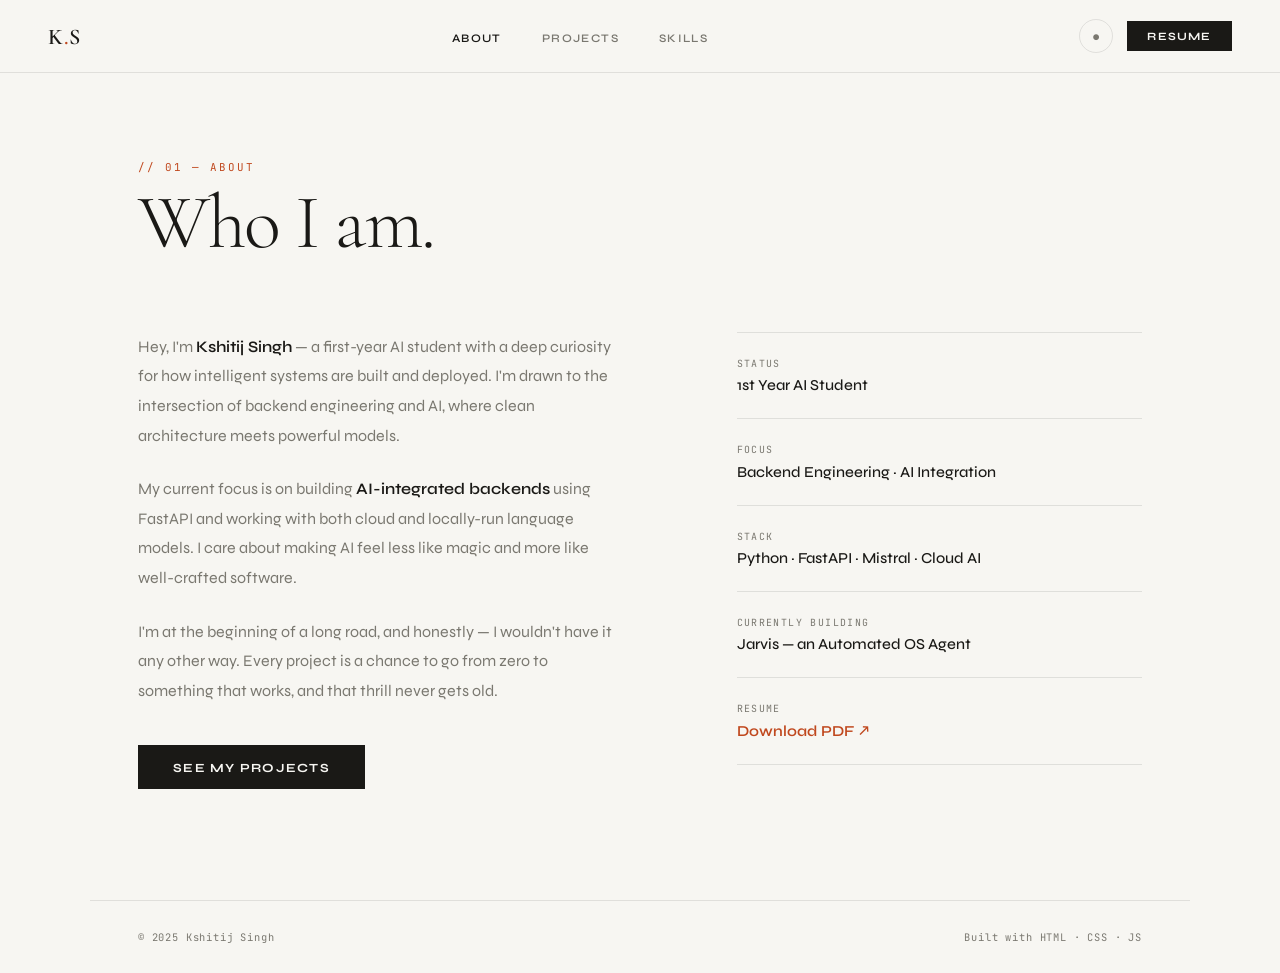
==== about.html @ 3e8dc013 "Add files via upload" ====
<!DOCTYPE html>
<html lang="en" data-theme="light">
<head>
  <meta charset="UTF-8" />
  <meta name="viewport" content="width=device-width, initial-scale=1.0" />
  <title>About — Kshitij Singh</title>
  <link rel="stylesheet" href="style.css" />
</head>
<body>

  <nav>
    <a href="index.html" class="nav-logo">K<span>.</span>S</a>
    <ul class="nav-links">
      <li><a href="about.html">About</a></li>
      <li><a href="projects.html">Projects</a></li>
      <li><a href="skills.html">Skills</a></li>
    </ul>
    <div class="nav-actions">
      <button class="theme-toggle" aria-label="Toggle theme">●</button>
      <a href="#" class="resume-btn">Resume</a>
    </div>
  </nav>

  <main>
    <div class="page page-wrapper">
      <div class="section-heading reveal">
        <p class="section-label">// 01 — About</p>
        <h2 class="section-title">Who I am.</h2>
      </div>

      <div class="about-grid">
        <div class="about-text">
          <p class="reveal" style="transition-delay:0.1s">
            Hey, I'm <strong>Kshitij Singh</strong> — a first-year AI student with a deep curiosity
            for how intelligent systems are built and deployed. I'm drawn to the intersection of
            backend engineering and AI, where clean architecture meets powerful models.
          </p>
          <p class="reveal" style="transition-delay:0.2s">
            My current focus is on building <strong>AI-integrated backends</strong> using FastAPI
            and working with both cloud and locally-run language models. I care about making AI
            feel less like magic and more like well-crafted software.
          </p>
          <p class="reveal" style="transition-delay:0.3s">
            I'm at the beginning of a long road, and honestly — I wouldn't have it any other way.
            Every project is a chance to go from zero to something that works, and that thrill
            never gets old.
          </p>
          <div class="reveal" style="transition-delay:0.4s; margin-top:2.5rem;">
            <a href="projects.html" class="btn-primary">See My Projects</a>
          </div>
        </div>

        <div class="about-meta reveal" style="transition-delay:0.2s">
          <div class="meta-item">
            <p class="meta-label">Status</p>
            <p class="meta-value">1st Year AI Student</p>
          </div>
          <div class="meta-item">
            <p class="meta-label">Focus</p>
            <p class="meta-value">Backend Engineering · AI Integration</p>
          </div>
          <div class="meta-item">
            <p class="meta-label">Stack</p>
            <p class="meta-value">Python · FastAPI · Mistral · Cloud AI</p>
          </div>
          <div class="meta-item">
            <p class="meta-label">Currently Building</p>
            <p class="meta-value">Jarvis — an Automated OS Agent</p>
          </div>
          <div class="meta-item">
            <p class="meta-label">Resume</p>
            <p class="meta-value">
              <a href="#" class="resume-link" style="color:var(--accent); text-decoration:none; font-weight:600;">
                Download PDF ↗
              </a>
            </p>
          </div>
        </div>
      </div>
    </div>
  </main>

  <footer>
    <div class="site-footer">
      <span class="footer-text">© 2025 Kshitij Singh</span>
      <span class="footer-text">Built with HTML · CSS · JS</span>
    </div>
  </footer>

  <script src="script.js"></script>
</body>
</html>
---- style.css ----
@import url('https://fonts.googleapis.com/css2?family=Cormorant+Garamond:ital,wght@0,300;0,400;0,600;1,300;1,400&family=Syne:wght@400;500;600;700&family=JetBrains+Mono:wght@400;500&display=swap');

:root {
  --bg: #f7f6f2;
  --bg-secondary: #eeebe5;
  --text: #1a1916;
  --text-muted: #7a7870;
  --accent: #c0481e;
  --accent-light: rgba(192, 72, 30, 0.08);
  --border: rgba(26, 25, 22, 0.1);
  --nav-bg: rgba(247, 246, 242, 0.92);
  --card-bg: #eeebe5;
  --transition: 0.3s cubic-bezier(0.4, 0, 0.2, 1);
}

[data-theme="dark"] {
  --bg: #101010;
  --bg-secondary: #181817;
  --text: #e6e4de;
  --text-muted: #857f76;
  --accent: #d45a28;
  --accent-light: rgba(212, 90, 40, 0.1);
  --border: rgba(230, 228, 222, 0.09);
  --nav-bg: rgba(16, 16, 16, 0.93);
  --card-bg: #181817;
}

*, *::before, *::after { margin: 0; padding: 0; box-sizing: border-box; }
html { scroll-behavior: smooth; }

body {
  background-color: var(--bg);
  color: var(--text);
  font-family: 'Syne', sans-serif;
  transition: background-color var(--transition), color var(--transition);
  min-height: 100vh;
  -webkit-font-smoothing: antialiased;
}

/* ── NAV ── */
nav {
  position: fixed; top: 0; left: 0; right: 0; z-index: 100;
  display: flex; align-items: center; justify-content: space-between;
  padding: 1.2rem 3rem;
  background: var(--nav-bg);
  backdrop-filter: blur(16px);
  border-bottom: 1px solid var(--border);
  transition: background var(--transition), border-color var(--transition);
}
.nav-logo {
  font-family: 'Cormorant Garamond', serif;
  font-size: 1.4rem; font-weight: 600;
  color: var(--text); text-decoration: none;
  letter-spacing: 0.03em;
}
.nav-logo span { color: var(--accent); }
.nav-links { display: flex; align-items: center; gap: 2.5rem; list-style: none; }
.nav-links a {
  font-size: 0.72rem; font-weight: 600; letter-spacing: 0.12em;
  text-transform: uppercase; color: var(--text-muted);
  text-decoration: none; transition: color var(--transition);
}
.nav-links a:hover, .nav-links a.active { color: var(--text); }
.nav-actions { display: flex; align-items: center; gap: 0.85rem; }
.theme-toggle {
  background: none; border: 1px solid var(--border); border-radius: 50%;
  width: 34px; height: 34px; cursor: pointer;
  display: flex; align-items: center; justify-content: center;
  color: var(--text-muted); transition: all var(--transition); font-size: 0.85rem;
}
.theme-toggle:hover { border-color: var(--text); color: var(--text); }
.resume-btn {
  font-family: 'Syne', sans-serif;
  font-size: 0.7rem; font-weight: 700; letter-spacing: 0.1em;
  text-transform: uppercase; color: var(--bg);
  background: var(--text); border: none;
  padding: 0.55rem 1.3rem; cursor: pointer;
  text-decoration: none; display: inline-block;
  transition: background var(--transition);
}
.resume-btn:hover { background: var(--accent); }

/* ── MAIN ── */
main { padding-top: 80px; }
.page {
  min-height: calc(100vh - 80px);
  padding: 5rem 3rem 4rem;
  max-width: 1100px; margin: 0 auto;
}

/* ── PAGE ANIMATIONS ── */
.page-wrapper {
  animation: pageIn 0.55s cubic-bezier(0.4, 0, 0.2, 1) forwards;
}
@keyframes pageIn {
  from { opacity: 0; transform: translateY(18px); }
  to   { opacity: 1; transform: translateY(0); }
}

/* ── HERO ── */
.hero {
  min-height: calc(100vh - 80px);
  display: flex; flex-direction: column; justify-content: center;
  padding: 5rem 3rem; max-width: 1100px; margin: 0 auto;
}
.hero-label {
  font-family: 'JetBrains Mono', monospace;
  font-size: 0.72rem; color: var(--accent);
  letter-spacing: 0.18em; text-transform: uppercase;
  margin-bottom: 1.5rem;
  opacity: 0; animation: fadeUp 0.6s 0.15s forwards;
}
.hero-name {
  font-family: 'Cormorant Garamond', serif;
  font-size: clamp(4rem, 9vw, 9rem);
  font-weight: 300; line-height: 0.93;
  letter-spacing: -0.025em; margin-bottom: 1.75rem;
  opacity: 0; animation: fadeUp 0.7s 0.3s forwards;
}
.hero-name .last { font-style: italic; color: var(--text-muted); }
.hero-tagline {
  font-family: 'Cormorant Garamond', serif;
  font-size: clamp(1.15rem, 2.2vw, 1.6rem);
  font-style: italic; font-weight: 300;
  color: var(--text-muted); margin-bottom: 3.5rem;
  opacity: 0; animation: fadeUp 0.6s 0.5s forwards;
}
.hero-cta {
  display: flex; gap: 1rem; flex-wrap: wrap;
  opacity: 0; animation: fadeUp 0.6s 0.7s forwards;
}
.hero-scroll {
  position: absolute; bottom: 2.5rem;
  font-family: 'JetBrains Mono', monospace;
  font-size: 0.65rem; letter-spacing: 0.14em; text-transform: uppercase;
  color: var(--text-muted); display: flex; align-items: center; gap: 0.6rem;
  opacity: 0; animation: fadeUp 0.6s 1s forwards;
}
.hero-scroll::before {
  content: ''; display: block; width: 30px; height: 1px; background: var(--text-muted);
}

@keyframes fadeUp {
  from { opacity: 0; transform: translateY(20px); }
  to   { opacity: 1; transform: translateY(0); }
}

/* ── BUTTONS ── */
.btn-primary {
  font-family: 'Syne', sans-serif;
  font-size: 0.78rem; font-weight: 700; letter-spacing: 0.1em;
  text-transform: uppercase; color: var(--bg);
  background: var(--text); border: none;
  padding: 0.9rem 2.2rem; cursor: pointer;
  text-decoration: none; display: inline-block;
  transition: background var(--transition);
}
.btn-primary:hover { background: var(--accent); }
.btn-outline {
  font-family: 'Syne', sans-serif;
  font-size: 0.78rem; font-weight: 700; letter-spacing: 0.1em;
  text-transform: uppercase; color: var(--text);
  background: transparent; border: 1px solid var(--border);
  padding: 0.9rem 2.2rem; cursor: pointer;
  text-decoration: none; display: inline-block;
  transition: all var(--transition);
}
.btn-outline:hover { border-color: var(--text); }

/* ── SECTION HEADINGS ── */
.section-heading { margin-bottom: 4.5rem; }
.section-label {
  font-family: 'JetBrains Mono', monospace;
  font-size: 0.68rem; color: var(--accent);
  letter-spacing: 0.18em; text-transform: uppercase;
  margin-bottom: 0.8rem;
}
.section-title {
  font-family: 'Cormorant Garamond', serif;
  font-size: clamp(2.8rem, 6vw, 5rem);
  font-weight: 300; line-height: 0.95; letter-spacing: -0.025em;
}

/* ── ABOUT ── */
.about-grid {
  display: grid; grid-template-columns: 1.2fr 1fr;
  gap: 7rem; align-items: start;
}
.about-text p {
  font-size: 1rem; line-height: 1.85;
  color: var(--text-muted); margin-bottom: 1.5rem;
}
.about-text p strong { color: var(--text); font-weight: 600; }
.about-meta { display: flex; flex-direction: column; }
.meta-item {
  padding: 1.5rem 0;
  border-bottom: 1px solid var(--border);
}
.meta-item:first-child { border-top: 1px solid var(--border); }
.meta-label {
  font-family: 'JetBrains Mono', monospace;
  font-size: 0.62rem; letter-spacing: 0.14em;
  text-transform: uppercase; color: var(--text-muted); margin-bottom: 0.4rem;
}
.meta-value { font-size: 0.95rem; font-weight: 500; color: var(--text); }

/* ── PROJECTS ── */
.projects-list { display: flex; flex-direction: column; }
.project-card {
  display: grid; grid-template-columns: 3.5rem 1fr 2rem;
  gap: 2rem; align-items: center;
  padding: 2.2rem 0;
  border-bottom: 1px solid var(--border);
  text-decoration: none; color: var(--text);
  transition: all var(--transition);
}
.project-card:first-child { border-top: 1px solid var(--border); }
.project-card.placeholder { opacity: 0.4; cursor: default; }
.project-num {
  font-family: 'JetBrains Mono', monospace;
  font-size: 0.72rem; color: var(--text-muted);
  transition: color var(--transition);
}
.project-card:hover:not(.placeholder) .project-num { color: var(--accent); }
.project-name {
  font-family: 'Cormorant Garamond', serif;
  font-size: 1.8rem; font-weight: 400;
  margin-bottom: 0.4rem;
  transition: color var(--transition);
}
.project-desc {
  font-size: 0.85rem; color: var(--text-muted);
  margin-bottom: 0.8rem; line-height: 1.65;
}
.project-tags { display: flex; flex-wrap: wrap; gap: 0.4rem; }
.tag {
  font-family: 'JetBrains Mono', monospace;
  font-size: 0.62rem; color: var(--accent);
  background: var(--accent-light);
  padding: 0.22rem 0.65rem; letter-spacing: 0.05em;
}
.project-arrow {
  font-size: 1.1rem; color: var(--text-muted);
  transition: all var(--transition); justify-self: end;
}
.project-card:hover:not(.placeholder) .project-arrow {
  transform: translate(4px, -4px); color: var(--accent);
}

/* ── SKILLS ── */
.skills-grid {
  display: grid;
  grid-template-columns: repeat(auto-fit, minmax(300px, 1fr));
  gap: 1.5rem;
}
.skill-category {
  padding: 2.2rem;
  background: var(--card-bg);
  border: 1px solid var(--border);
  transition: border-color var(--transition);
}
.skill-category:hover { border-color: var(--accent); }
.skill-cat-name {
  font-family: 'JetBrains Mono', monospace;
  font-size: 0.65rem; letter-spacing: 0.14em;
  text-transform: uppercase; color: var(--accent);
  margin-bottom: 1.5rem;
}
.skill-items { display: flex; flex-direction: column; gap: 1rem; }
.skill-item { display: flex; align-items: center; justify-content: space-between; gap: 1rem; }
.skill-name { font-size: 0.9rem; font-weight: 500; color: var(--text); white-space: nowrap; }
.skill-bar {
  flex: 1; height: 2px; background: var(--border); position: relative; overflow: hidden;
}
.skill-bar-fill {
  position: absolute; top: 0; left: 0;
  height: 100%; background: var(--accent);
  width: 0; transition: width 1.1s cubic-bezier(0.4, 0, 0.2, 1);
}

/* ── FOOTER ── */
.site-footer {
  padding: 1.8rem 3rem;
  border-top: 1px solid var(--border);
  display: flex; align-items: center; justify-content: space-between;
  max-width: 1100px; margin: 0 auto;
}
.footer-text {
  font-family: 'JetBrains Mono', monospace;
  font-size: 0.65rem; letter-spacing: 0.08em; color: var(--text-muted);
}

/* ── SCROLL REVEAL ── */
.reveal {
  opacity: 0; transform: translateY(28px);
  transition: opacity 0.7s cubic-bezier(0.4,0,0.2,1), transform 0.7s cubic-bezier(0.4,0,0.2,1);
}
.reveal.visible { opacity: 1; transform: translateY(0); }

/* ── RESPONSIVE ── */
@media (max-width: 768px) {
  nav { padding: 1rem 1.5rem; }
  .nav-links { display: none; }
  .hero, .page { padding: 3rem 1.5rem; }
  .about-grid { grid-template-columns: 1fr; gap: 3rem; }
  .project-card { grid-template-columns: 2.5rem 1fr; }
  .project-arrow { display: none; }
  .site-footer { padding: 1.5rem; }
}
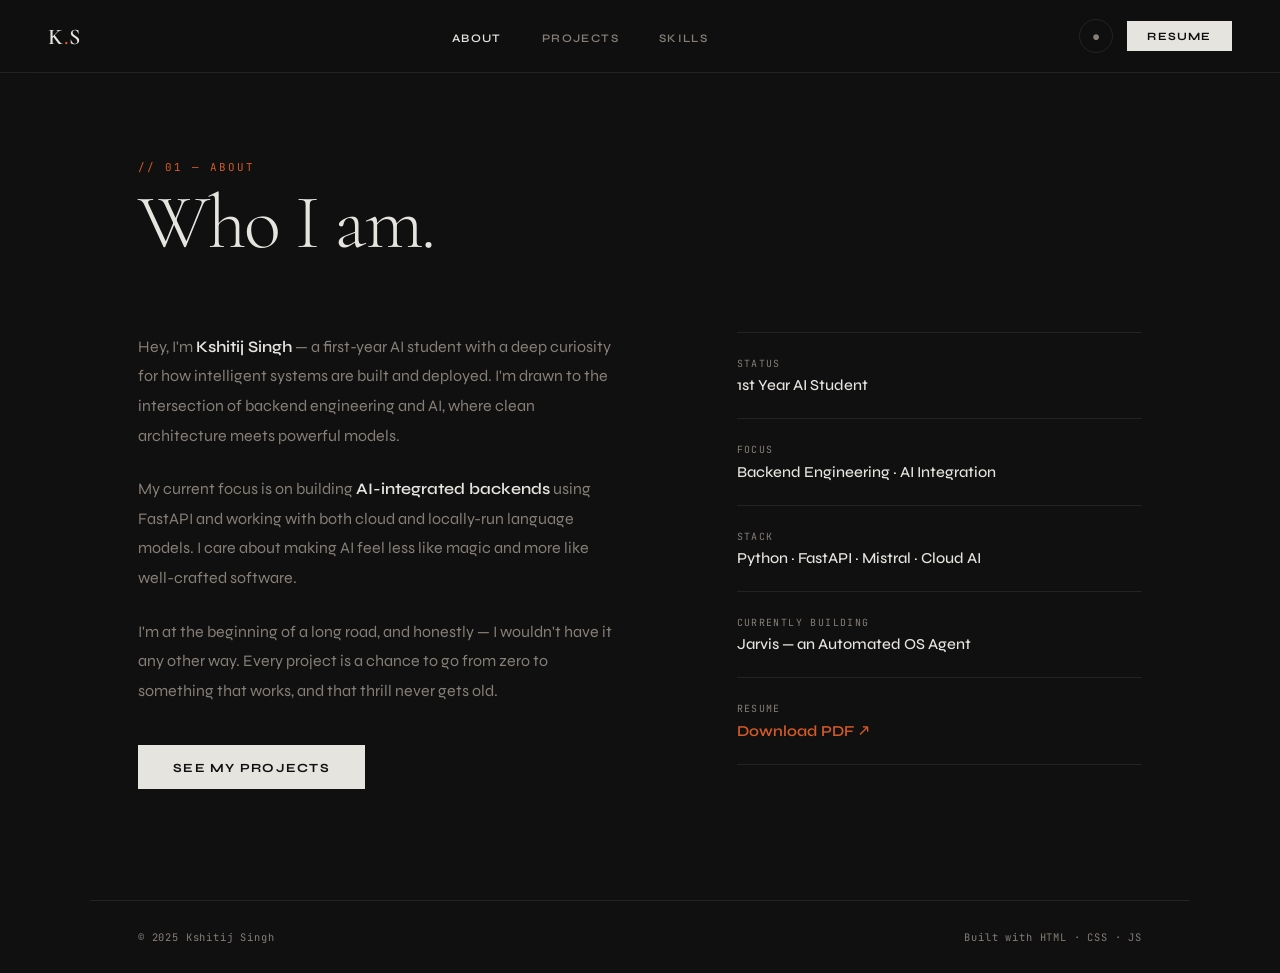
==== commit cd3ae1b0: "Change theme attribute to 'dark' in about.html" ====
--- a/about.html
+++ b/about.html
@@ -1,5 +1,5 @@
 <!DOCTYPE html>
-<html lang="en" data-theme="light">
+<html lang="en" data-theme="dark">
 <head>
   <meta charset="UTF-8" />
   <meta name="viewport" content="width=device-width, initial-scale=1.0" />
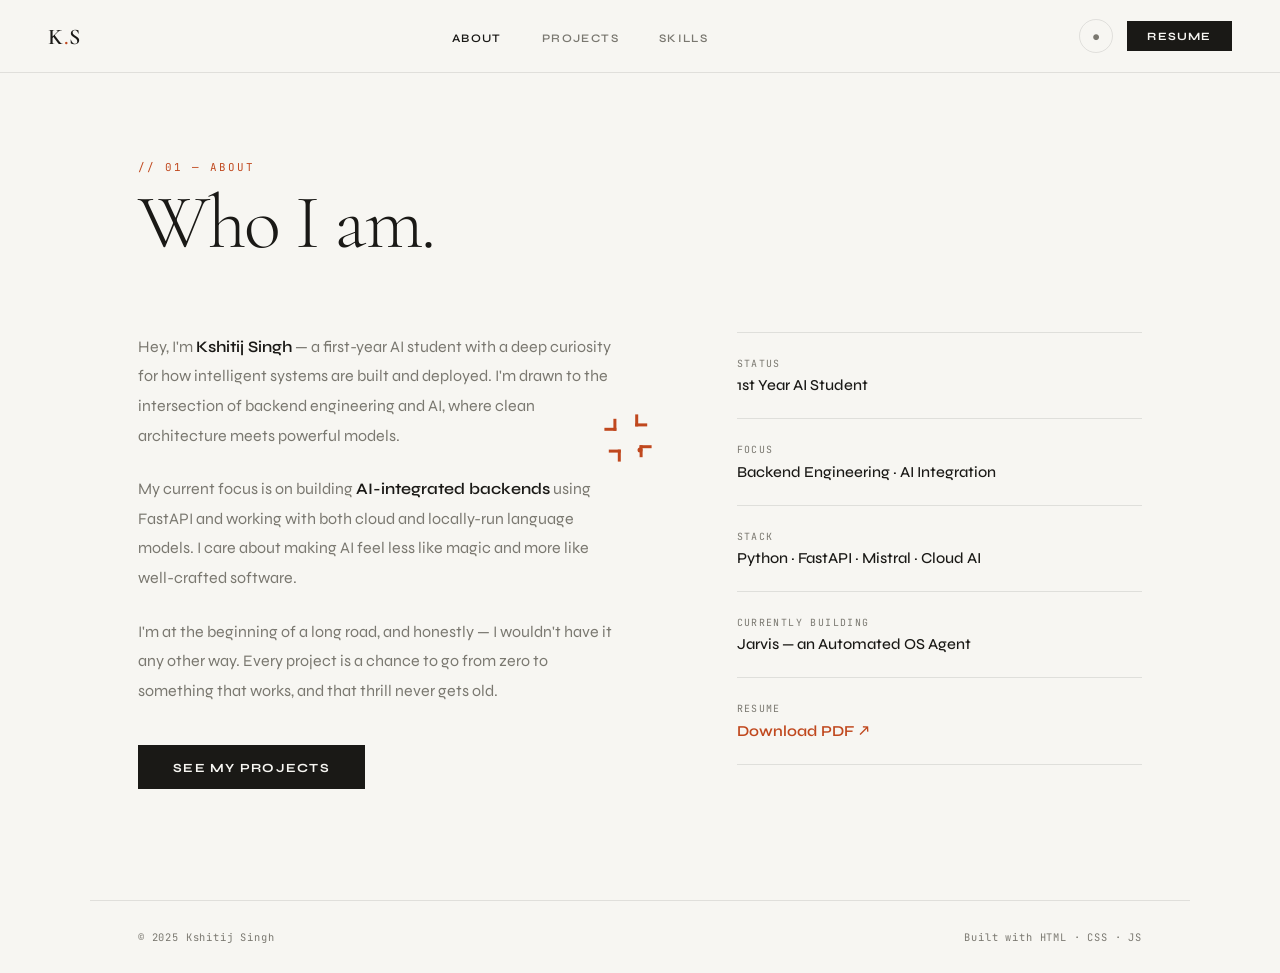
==== commit bde834a5: "Add files via upload" ====
--- a/about.html
+++ b/about.html
@@ -5,19 +5,20 @@
   <meta name="viewport" content="width=device-width, initial-scale=1.0" />
   <title>About — Kshitij Singh</title>
   <link rel="stylesheet" href="style.css" />
+  <script src="https://cdnjs.cloudflare.com/ajax/libs/gsap/3.12.5/gsap.min.js"></script>
 </head>
 <body>
 
   <nav>
-    <a href="index.html" class="nav-logo">K<span>.</span>S</a>
+    <a href="index.html" class="nav-logo cursor-target">K<span>.</span>S</a>
     <ul class="nav-links">
-      <li><a href="about.html">About</a></li>
-      <li><a href="projects.html">Projects</a></li>
-      <li><a href="skills.html">Skills</a></li>
+      <li><a href="about.html" class="cursor-target">About</a></li>
+      <li><a href="projects.html" class="cursor-target">Projects</a></li>
+      <li><a href="skills.html" class="cursor-target">Skills</a></li>
     </ul>
     <div class="nav-actions">
-      <button class="theme-toggle" aria-label="Toggle theme">●</button>
-      <a href="#" class="resume-btn">Resume</a>
+      <button class="theme-toggle cursor-target" aria-label="Toggle theme">●</button>
+      <a href="#" class="resume-btn cursor-target">Resume</a>
     </div>
   </nav>
 
@@ -46,7 +47,7 @@
             never gets old.
           </p>
           <div class="reveal" style="transition-delay:0.4s; margin-top:2.5rem;">
-            <a href="projects.html" class="btn-primary">See My Projects</a>
+            <a href="projects.html" class="btn-primary cursor-target">See My Projects</a>
           </div>
         </div>
 
@@ -70,7 +71,7 @@
           <div class="meta-item">
             <p class="meta-label">Resume</p>
             <p class="meta-value">
-              <a href="#" class="resume-link" style="color:var(--accent); text-decoration:none; font-weight:600;">
+              <a href="#" class="resume-link cursor-target" style="color:var(--accent); text-decoration:none; font-weight:600;">
                 Download PDF ↗
               </a>
             </p>
--- a/style.css
+++ b/style.css
@@ -307,3 +307,41 @@
   .project-arrow { display: none; }
   .site-footer { padding: 1.5rem; }
 }
+
+/* ── TARGET CURSOR ── */
+body { cursor: none; }
+
+.target-cursor-wrapper {
+  position: fixed;
+  top: 0; left: 0;
+  width: 24px; height: 24px;
+  pointer-events: none;
+  z-index: 99999;
+}
+
+.target-cursor-dot {
+  position: absolute;
+  top: 50%; left: 50%;
+  width: 5px; height: 5px;
+  background: var(--accent);
+  border-radius: 50%;
+  transform: translate(-50%, -50%);
+}
+
+.target-cursor-corner {
+  position: absolute;
+  width: 12px; height: 12px;
+  border-color: var(--accent);
+  border-style: solid;
+  border-width: 0;
+}
+
+.corner-tl { border-top-width: 3px; border-left-width: 3px; }
+.corner-tr { border-top-width: 3px; border-right-width: 3px; }
+.corner-br { border-bottom-width: 3px; border-right-width: 3px; }
+.corner-bl { border-bottom-width: 3px; border-left-width: 3px; }
+
+@media (hover: none), (max-width: 768px) {
+  body { cursor: auto; }
+  .target-cursor-wrapper { display: none; }
+}
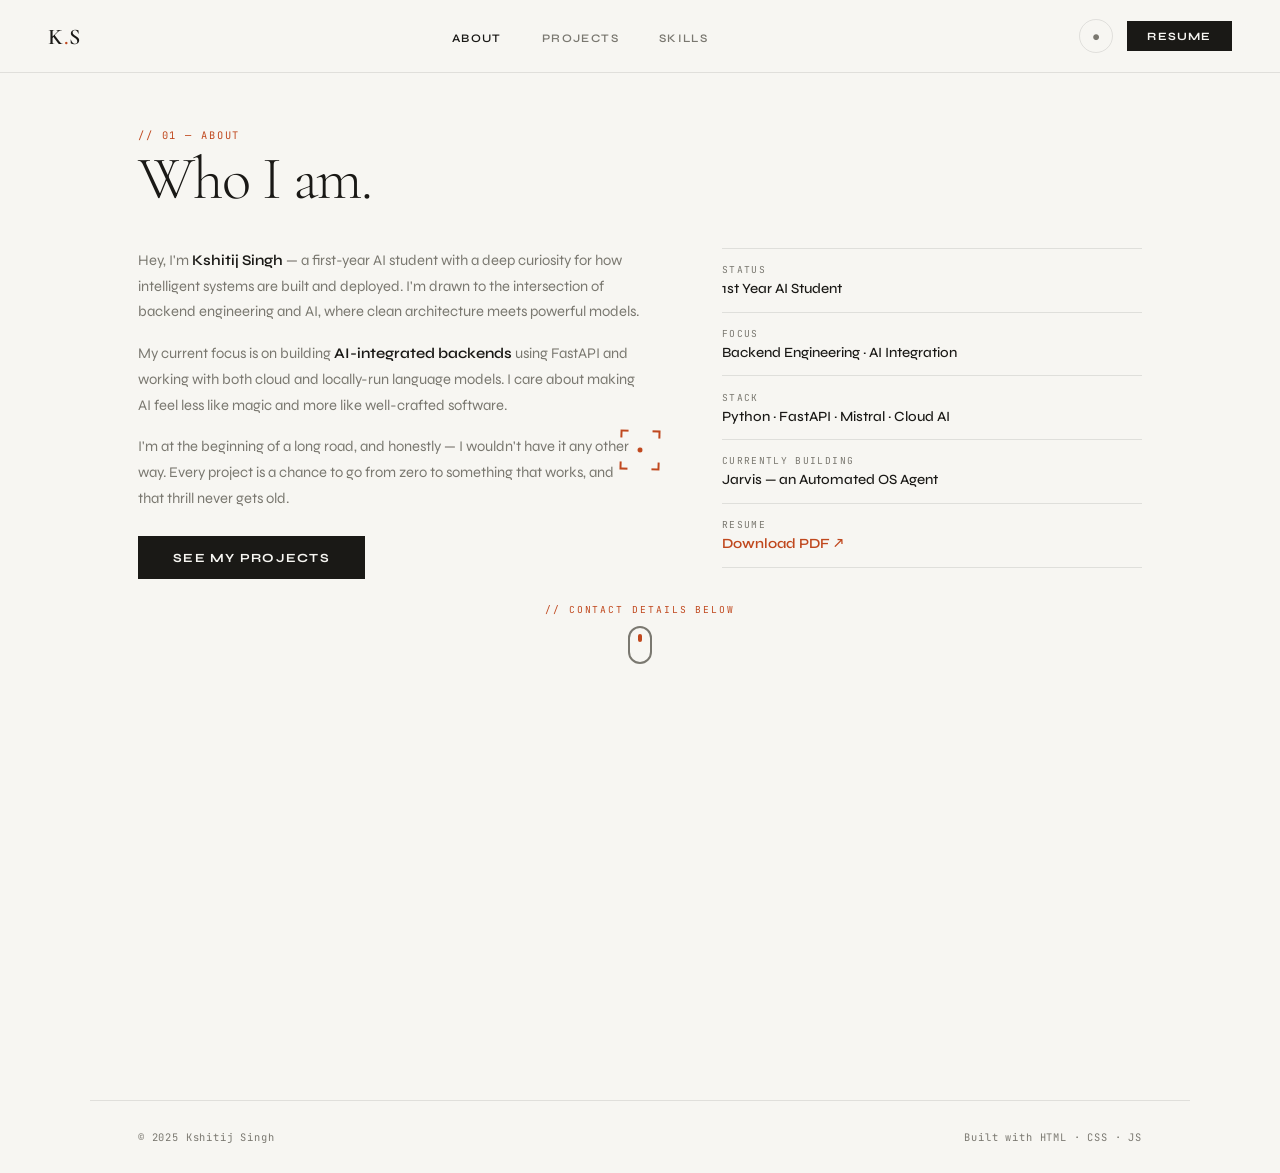
==== commit c430a92b: "Add files via upload" ====
--- a/about.html
+++ b/about.html
@@ -18,7 +18,7 @@
     </ul>
     <div class="nav-actions">
       <button class="theme-toggle cursor-target" aria-label="Toggle theme">●</button>
-      <a href="#" class="resume-btn cursor-target">Resume</a>
+      <a href="kshitij_singh_resume.pdf" download class="resume-btn cursor-target">Resume</a>
     </div>
   </nav>
 
@@ -46,7 +46,7 @@
             Every project is a chance to go from zero to something that works, and that thrill
             never gets old.
           </p>
-          <div class="reveal" style="transition-delay:0.4s; margin-top:2.5rem;">
+          <div class="reveal" style="transition-delay:0.4s; margin-top:1.5rem;">
             <a href="projects.html" class="btn-primary cursor-target">See My Projects</a>
           </div>
         </div>
@@ -71,15 +71,26 @@
           <div class="meta-item">
             <p class="meta-label">Resume</p>
             <p class="meta-value">
-              <a href="#" class="resume-link cursor-target" style="color:var(--accent); text-decoration:none; font-weight:600;">
+              <a href="kshitij_singh_resume.pdf" download class="resume-link cursor-target" style="color:var(--accent); text-decoration:none; font-weight:600;">
                 Download PDF ↗
               </a>
             </p>
           </div>
         </div>
       </div>
+
+      <!-- scroll hint — inside page so it renders within initial viewport -->
+      <div class="about-scroll-hint reveal" style="transition-delay:0.9s;">
+        <span class="about-scroll-label">// contact details below</span>
+        <div class="about-scroll-mouse">
+          <div class="about-scroll-wheel"></div>
+        </div>
+      </div>
     </div>
   </main>
+
+  <!-- spacer so page is scrollable enough to trigger cards -->
+  <div style="height: 200px;"></div>
 
   <footer>
     <div class="site-footer">
@@ -88,6 +99,92 @@
     </div>
   </footer>
 
+  <!-- ── SOCIAL FLASHCARD DECK ── -->
+  <div class="flashdeck" id="flashDeck">
+    <div class="flashdeck-scroller" id="flashScroller">
+      <div class="scroll-stack-inner">
+
+        <div class="scroll-stack-card flash-card flash-card--email cursor-target">
+          <a href="mailto:kshitijsingh17032006@gmail.com" class="flash-card-link">
+            <div class="flash-card-icon">
+              <svg viewBox="0 0 48 48" xmlns="http://www.w3.org/2000/svg">
+                <path fill="#EA4335" d="M6 10l18 12L42 10v4L24 26 6 14z"/>
+                <path fill="#34A853" d="M42 38V14l-4 2.67V36h2a2 2 0 002-2z" opacity=".9"/>
+                <path fill="#4285F4" d="M6 38V14l4 2.67V36H8a2 2 0 01-2-2z" opacity=".9"/>
+                <path fill="#FBBC05" d="M6 10a2 2 0 012-2h.28L24 18.4 39.72 8H40a2 2 0 012 2v4L24 26 6 14z" opacity=".5"/>
+                <path fill="#EA4335" d="M6 10a2 2 0 012-2h.28L24 18.4V26L6 14z"/>
+                <path fill="#4285F4" d="M42 10a2 2 0 00-2-2h-.28L24 18.4V26l18-12z"/>
+              </svg>
+            </div>
+            <div class="flash-card-text">
+              <p class="flash-card-platform">Gmail</p>
+              <p class="flash-card-name">Kshitij Singh</p>
+              <p class="flash-card-url">kshitijsingh17032006@gmail.com</p>
+            </div>
+            <span class="flash-card-arrow">↗</span>
+          </a>
+        </div>
+
+        <div class="scroll-stack-card flash-card flash-card--linkedin cursor-target">
+          <a href="https://linkedin.com/in/kshitij-singh" target="_blank" rel="noopener" class="flash-card-link">
+            <div class="flash-card-icon">
+              <svg viewBox="0 0 24 24" fill="currentColor">
+                <path d="M20.447 20.452h-3.554v-5.569c0-1.328-.027-3.037-1.852-3.037-1.853 0-2.136 1.445-2.136 2.939v5.667H9.351V9h3.414v1.561h.046c.477-.9 1.637-1.85 3.37-1.85 3.601 0 4.267 2.37 4.267 5.455v6.286zM5.337 7.433a2.062 2.062 0 01-2.063-2.065 2.064 2.064 0 112.063 2.065zm1.782 13.019H3.555V9h3.564v11.452zM22.225 0H1.771C.792 0 0 .774 0 1.729v20.542C0 23.227.792 24 1.771 24h20.451C23.2 24 24 23.227 24 22.271V1.729C24 .774 23.2 0 22.222 0h.003z"/>
+              </svg>
+            </div>
+            <div class="flash-card-text">
+              <p class="flash-card-platform">LinkedIn</p>
+              <p class="flash-card-name">Kshitij Singh</p>
+              <p class="flash-card-url">linkedin.com/in/kshitij-singh</p>
+            </div>
+            <span class="flash-card-arrow">↗</span>
+          </a>
+        </div>
+
+        <div class="scroll-stack-card flash-card flash-card--github cursor-target">
+          <a href="https://github.com/kshitijsingh1-tech" target="_blank" rel="noopener" class="flash-card-link">
+            <div class="flash-card-icon">
+              <svg viewBox="0 0 24 24" fill="currentColor">
+                <path d="M12 2C6.477 2 2 6.484 2 12.017c0 4.425 2.865 8.18 6.839 9.504.5.092.682-.217.682-.483 0-.237-.008-.868-.013-1.703-2.782.605-3.369-1.343-3.369-1.343-.454-1.158-1.11-1.466-1.11-1.466-.908-.62.069-.608.069-.608 1.003.07 1.531 1.032 1.531 1.032.892 1.53 2.341 1.088 2.91.832.092-.647.35-1.088.636-1.338-2.22-.253-4.555-1.113-4.555-4.951 0-1.093.39-1.988 1.029-2.688-.103-.253-.446-1.272.098-2.65 0 0 .84-.27 2.75 1.026A9.564 9.564 0 0112 6.844c.85.004 1.705.115 2.504.337 1.909-1.296 2.747-1.027 2.747-1.027.546 1.379.202 2.398.1 2.651.64.7 1.028 1.595 1.028 2.688 0 3.848-2.339 4.695-4.566 4.943.359.309.678.92.678 1.855 0 1.338-.012 2.419-.012 2.747 0 .268.18.58.688.482A10.019 10.019 0 0022 12.017C22 6.484 17.522 2 12 2z"/>
+              </svg>
+            </div>
+            <div class="flash-card-text">
+              <p class="flash-card-platform">GitHub</p>
+              <p class="flash-card-name">Kshitij Singh</p>
+              <p class="flash-card-url">github.com/kshitijsingh1-tech</p>
+            </div>
+            <span class="flash-card-arrow">↗</span>
+          </a>
+        </div>
+
+        <div class="scroll-stack-card flash-card flash-card--leetcode cursor-target">
+          <a href="https://leetcode.com/u/Not_so_public/" target="_blank" rel="noopener" class="flash-card-link">
+            <div class="flash-card-icon">
+              <!-- LeetCode logo -->
+              <svg viewBox="0 0 24 24" fill="currentColor">
+                <path d="M13.483 0a1.374 1.374 0 0 0-.961.438L7.116 6.226l-3.854 4.126a5.266 5.266 0 0 0-1.209 2.104 5.35 5.35 0 0 0-.125.513 5.527 5.527 0 0 0 .062 2.362 5.83 5.83 0 0 0 .349 1.017 5.938 5.938 0 0 0 1.271 1.818l4.277 4.193.039.038c2.248 2.165 5.852 2.133 8.063-.074l2.396-2.392c.54-.54.54-1.414.003-1.955a1.378 1.378 0 0 0-1.951-.003l-2.396 2.392a3.021 3.021 0 0 1-4.205.038l-.02-.019-4.276-4.193c-.652-.64-.972-1.469-.948-2.263a2.68 2.68 0 0 1 .066-.523 2.545 2.545 0 0 1 .619-1.164L9.13 8.114c1.058-1.134 3.204-1.27 4.43-.278l3.501 2.831c.593.48 1.461.387 1.94-.207a1.384 1.384 0 0 0-.207-1.943l-3.5-2.831c-.8-.647-1.766-1.045-2.774-1.202l2.015-2.158A1.384 1.384 0 0 0 13.483 0zm-2.866 12.815a1.38 1.38 0 0 0-1.38 1.382 1.38 1.38 0 0 0 1.38 1.382H20.79a1.38 1.38 0 0 0 1.38-1.382 1.38 1.38 0 0 0-1.38-1.382z"/>
+              </svg>
+            </div>
+            <div class="flash-card-text">
+              <p class="flash-card-platform">LeetCode</p>
+              <p class="flash-card-name">Not_so_public</p>
+              <p class="flash-card-url">100+ problems solved</p>
+            </div>
+            <span class="flash-card-arrow">↗</span>
+          </a>
+        </div>
+
+        <div class="scroll-stack-end"></div>
+      </div>
+    </div>
+    <div class="flashdeck-dots">
+      <span class="flashdeck-dot active"></span>
+      <span class="flashdeck-dot"></span>
+      <span class="flashdeck-dot"></span>
+      <span class="flashdeck-dot"></span>
+    </div>
+  </div>
+
   <script src="script.js"></script>
 </body>
 </html>
--- a/style.css
+++ b/style.css
@@ -84,7 +84,7 @@
 main { padding-top: 80px; }
 .page {
   min-height: calc(100vh - 80px);
-  padding: 5rem 3rem 4rem;
+  padding: 3rem 3rem 0.5rem;
   max-width: 1100px; margin: 0 auto;
 }
 
@@ -168,41 +168,41 @@
 .btn-outline:hover { border-color: var(--text); }
 
 /* ── SECTION HEADINGS ── */
-.section-heading { margin-bottom: 4.5rem; }
+.section-heading { margin-bottom: 2.5rem; }
 .section-label {
   font-family: 'JetBrains Mono', monospace;
-  font-size: 0.68rem; color: var(--accent);
+  font-size: 0.65rem; color: var(--accent);
   letter-spacing: 0.18em; text-transform: uppercase;
-  margin-bottom: 0.8rem;
+  margin-bottom: 0.5rem;
 }
 .section-title {
   font-family: 'Cormorant Garamond', serif;
-  font-size: clamp(2.8rem, 6vw, 5rem);
+  font-size: clamp(2.2rem, 5vw, 3.8rem);
   font-weight: 300; line-height: 0.95; letter-spacing: -0.025em;
 }
 
 /* ── ABOUT ── */
 .about-grid {
   display: grid; grid-template-columns: 1.2fr 1fr;
-  gap: 7rem; align-items: start;
+  gap: 5rem; align-items: start;
 }
 .about-text p {
-  font-size: 1rem; line-height: 1.85;
-  color: var(--text-muted); margin-bottom: 1.5rem;
+  font-size: 0.92rem; line-height: 1.75;
+  color: var(--text-muted); margin-bottom: 1rem;
 }
 .about-text p strong { color: var(--text); font-weight: 600; }
 .about-meta { display: flex; flex-direction: column; }
 .meta-item {
-  padding: 1.5rem 0;
+  padding: 0.9rem 0;
   border-bottom: 1px solid var(--border);
 }
 .meta-item:first-child { border-top: 1px solid var(--border); }
 .meta-label {
   font-family: 'JetBrains Mono', monospace;
-  font-size: 0.62rem; letter-spacing: 0.14em;
-  text-transform: uppercase; color: var(--text-muted); margin-bottom: 0.4rem;
-}
-.meta-value { font-size: 0.95rem; font-weight: 500; color: var(--text); }
+  font-size: 0.6rem; letter-spacing: 0.14em;
+  text-transform: uppercase; color: var(--text-muted); margin-bottom: 0.25rem;
+}
+.meta-value { font-size: 0.88rem; font-weight: 500; color: var(--text); }
 
 /* ── PROJECTS ── */
 .projects-list { display: flex; flex-direction: column; }
@@ -246,6 +246,33 @@
 .project-card:hover:not(.placeholder) .project-arrow {
   transform: translate(4px, -4px); color: var(--accent);
 }
+.project-actions {
+  display: flex; flex-wrap: wrap; gap: 0.5rem;
+  margin-top: 1rem;
+}
+.project-btn {
+  font-family: 'JetBrains Mono', monospace;
+  font-size: 0.62rem; letter-spacing: 0.08em;
+  padding: 0.3rem 0.85rem;
+  border: 1px solid var(--border);
+  color: var(--text-muted);
+  text-decoration: none;
+  transition: all var(--transition);
+  cursor: pointer; background: transparent;
+}
+.project-btn:hover {
+  border-color: var(--accent);
+  color: var(--accent);
+  background: var(--accent-light);
+}
+.project-btn.primary {
+  border-color: var(--accent);
+  color: var(--accent);
+}
+.project-btn.primary:hover {
+  background: var(--accent);
+  color: var(--bg);
+}
 
 /* ── SKILLS ── */
 .skills-grid {
@@ -277,6 +304,38 @@
   height: 100%; background: var(--accent);
   width: 0; transition: width 1.1s cubic-bezier(0.4, 0, 0.2, 1);
 }
+
+.skill-chips { display: flex; flex-wrap: wrap; gap: 0.45rem; }
+.skill-chip {
+  font-family: 'JetBrains Mono', monospace;
+  font-size: 0.62rem; letter-spacing: 0.05em;
+  color: var(--text-muted);
+  background: transparent;
+  border: 1px solid var(--border);
+  padding: 0.28rem 0.7rem;
+  transition: all var(--transition);
+}
+.skill-category:hover .skill-chip {
+  border-color: var(--accent);
+  color: var(--accent);
+  background: var(--accent-light);
+}
+.skill-category.learning { border-style: dashed; }
+.skill-category.learning .skill-cat-name { color: var(--text-muted); }
+.horizon-label {
+  font-family: 'Cormorant Garamond', serif !important;
+  font-size: 1.1rem !important;
+  font-style: italic;
+  font-weight: 400 !important;
+  letter-spacing: 0.08em !important;
+  text-transform: none !important;
+  color: var(--accent) !important;
+}
+.skill-category.learning .skill-chip { border-style: dashed; }
+.skill-category.learning:hover .skill-chip { border-style: dashed; }
+
+/* wide category spans full width */
+.skill-category.full-width { grid-column: 1 / -1; }
 
 /* ── FOOTER ── */
 .site-footer {
@@ -317,6 +376,7 @@
   width: 24px; height: 24px;
   pointer-events: none;
   z-index: 99999;
+  overflow: visible;
 }
 
 .target-cursor-dot {
@@ -330,18 +390,430 @@
 
 .target-cursor-corner {
   position: absolute;
-  width: 12px; height: 12px;
+  width: 8px; height: 8px;
   border-color: var(--accent);
   border-style: solid;
   border-width: 0;
 }
 
-.corner-tl { border-top-width: 3px; border-left-width: 3px; }
-.corner-tr { border-top-width: 3px; border-right-width: 3px; }
-.corner-br { border-bottom-width: 3px; border-right-width: 3px; }
-.corner-bl { border-bottom-width: 3px; border-left-width: 3px; }
+.corner-tl { border-top-width: 2px; border-left-width: 2px; }
+.corner-tr { border-top-width: 2px; border-right-width: 2px; }
+.corner-br { border-bottom-width: 2px; border-right-width: 2px; }
+.corner-bl { border-bottom-width: 2px; border-left-width: 2px; }
 
 @media (hover: none), (max-width: 768px) {
   body { cursor: auto; }
   .target-cursor-wrapper { display: none; }
 }
+
+/* ─────────────────────────────────────────
+   SOCIAL FLASHCARD DECK
+   ───────────────────────────────────────── */
+
+.flashdeck-header {
+  display: flex;
+  align-items: center;
+  justify-content: space-between;
+  width: 100%;
+  padding: 0.4rem 1rem 0.4rem 1.2rem;
+  background: var(--card-bg);
+  border: 1px solid var(--border);
+  border-bottom: none;
+  border-radius: 14px 14px 0 0;
+}
+.flashdeck-label {
+  font-family: 'JetBrains Mono', monospace;
+  font-size: 0.58rem; letter-spacing: 0.22em;
+  text-transform: uppercase; color: var(--accent);
+  margin: 0;
+}
+.flashdeck-close {
+  font-family: 'JetBrains Mono', monospace;
+  font-size: 0.65rem; color: var(--text-muted);
+  cursor: pointer; line-height: 1;
+  transition: color var(--transition);
+  padding: 0.15rem 0.35rem;
+  border: 1px solid var(--border);
+  border-radius: 4px;
+}
+.flashdeck-close:hover { color: var(--text); border-color: var(--text); }
+
+.flashdeck {
+  position: fixed;
+  bottom: 0;
+  left: 50%;
+  transform: translateX(-50%) translateY(105%);
+  opacity: 0;
+  z-index: 300;
+  display: flex;
+  flex-direction: column;
+  align-items: center;
+  gap: 0;
+  width: 72vw;
+  max-width: 900px;
+  padding-bottom: 1rem;
+  transition: transform 0.8s cubic-bezier(0.34, 1.38, 0.64, 1),
+              opacity  0.4s cubic-bezier(0.4, 0, 0.2, 1);
+  pointer-events: none;
+}
+.flashdeck.visible {
+  transform: translateX(-50%) translateY(0);
+  opacity: 1;
+  pointer-events: all;
+}
+
+/* Internal scroller */
+.flashdeck-scroller {
+  width: 100%;
+  height: 260px;
+  overflow-y: scroll;
+  overflow-x: hidden;
+  -ms-overflow-style: none;
+  scrollbar-width: none;
+  position: relative;
+  border-radius: 20px;
+}
+.flashdeck-scroller::-webkit-scrollbar { display: none; }
+.scroll-stack-inner { padding: 0; }
+
+/* ── Flash cards ── */
+.scroll-stack-card.flash-card {
+  width: 100%;
+  height: 180px;
+  border: none;
+  border-radius: 20px;
+  flex-shrink: 0;
+  transform-origin: top center;
+  will-change: transform, filter;
+  backface-visibility: hidden;
+  overflow: hidden;
+  box-shadow: 0 12px 40px rgba(0,0,0,0.28);
+}
+.flash-card-link {
+  display: flex;
+  flex-direction: row;
+  align-items: center;
+  gap: 2rem;
+  width: 100%;
+  height: 100%;
+  text-decoration: none;
+  padding: 0 3rem;
+  transition: filter 0.3s ease;
+  position: relative;
+}
+.flash-card:hover .flash-card-link { filter: brightness(1.07); }
+
+/* Playful background blobs */
+.flash-card-link::before,
+.flash-card-link::after {
+  content: '';
+  position: absolute;
+  border-radius: 50%;
+  opacity: 0.18;
+  pointer-events: none;
+  transition: transform 0.6s ease;
+}
+.flash-card-link::before {
+  width: 180px; height: 180px;
+  right: -40px; top: -60px;
+}
+.flash-card-link::after {
+  width: 110px; height: 110px;
+  right: 80px; bottom: -50px;
+}
+.flash-card:hover .flash-card-link::before { transform: scale(1.15) rotate(12deg); }
+.flash-card:hover .flash-card-link::after  { transform: scale(1.2)  rotate(-8deg); }
+
+/* Icon */
+.flash-card-icon {
+  width: 72px; height: 72px;
+  display: flex; align-items: center; justify-content: center;
+  border-radius: 20px;
+  flex-shrink: 0;
+  transition: transform 0.35s cubic-bezier(0.34,1.56,0.64,1);
+  position: relative; z-index: 1;
+}
+.flash-card:hover .flash-card-icon { transform: scale(1.1) rotate(-5deg); }
+.flash-card-icon svg { width: 38px; height: 38px; }
+
+/* Text */
+.flash-card-text { flex: 1; position: relative; z-index: 1; }
+.flash-card-platform {
+  font-family: 'JetBrains Mono', monospace;
+  font-size: 0.65rem; letter-spacing: 0.2em;
+  text-transform: uppercase; margin: 0 0 0.3rem;
+  font-weight: 600; opacity: 1;
+}
+.flash-card-name {
+  font-family: 'Cormorant Garamond', serif;
+  font-style: italic;
+  font-size: 1.85rem; font-weight: 400;
+  margin: 0 0 0.3rem; line-height: 1; opacity: 1;
+}
+.flash-card-url {
+  font-family: 'JetBrains Mono', monospace;
+  font-size: 0.65rem; letter-spacing: 0.03em;
+  margin: 0; font-weight: 500; opacity: 1;
+}
+.flash-card-arrow {
+  font-size: 1.6rem; opacity: 1; font-weight: 700;
+  transition: all 0.3s ease; flex-shrink: 0;
+  position: relative; z-index: 1;
+}
+.flash-card:hover .flash-card-arrow { transform: translate(5px,-5px); }
+
+/* ══════════════════════════════════════════
+   DARK THEME — deep solid brand colours
+   ══════════════════════════════════════════ */
+
+/* Gmail dark — black bg matching the logo */
+[data-theme="dark"] .flash-card--email {
+  background: #000000;
+  border: 1px solid #333;
+  box-shadow: -8px 0 30px rgba(66,133,244,0.5), 0 8px 40px rgba(0,0,0,0.7);
+}
+[data-theme="dark"] .flash-card--email .flash-card-link::before {
+  background: #FBBC05;
+  width: 130px; height: 130px;
+  right: 30px; top: -40px;
+  opacity: 1;
+  border-radius: 50%;
+}
+[data-theme="dark"] .flash-card--email .flash-card-link::after {
+  background: #34A853;
+  width: 90px; height: 90px;
+  right: 120px; bottom: -30px;
+  opacity: 1;
+  border-radius: 50%;
+}
+[data-theme="dark"] .flash-card--email .flash-card-icon {
+  background: #111;
+  border: 1px solid #333;
+  border-radius: 16px;
+}
+[data-theme="dark"] .flash-card--email .flash-card-platform   { color: #ffffff; }
+[data-theme="dark"] .flash-card--email .flash-card-name       { color: #ffffff; }
+[data-theme="dark"] .flash-card--email .flash-card-url        { color: #ffffff; }
+[data-theme="dark"] .flash-card--email .flash-card-arrow      { color: #ffffff; }
+
+/* Gmail light — white bg, same Google colour blobs */
+[data-theme="light"] .flash-card--email {
+  background: #ffffff;
+  border: 1px solid #e0e0e0;
+  box-shadow: -8px 0 30px rgba(66,133,244,0.2), 0 8px 32px rgba(0,0,0,0.12);
+}
+[data-theme="light"] .flash-card--email .flash-card-link::before {
+  background: #FBBC05;
+  width: 130px; height: 130px;
+  right: 30px; top: -40px;
+  opacity: 1;
+  border-radius: 50%;
+}
+[data-theme="light"] .flash-card--email .flash-card-link::after {
+  background: #34A853;
+  width: 90px; height: 90px;
+  right: 120px; bottom: -30px;
+  opacity: 1;
+  border-radius: 50%;
+}
+[data-theme="light"] .flash-card--email .flash-card-icon {
+  background: #f5f5f5;
+  border: 1px solid #e0e0e0;
+  border-radius: 16px;
+}
+[data-theme="light"] .flash-card--email .flash-card-platform   { color: #000000; }
+[data-theme="light"] .flash-card--email .flash-card-name       { color: #000000; }
+[data-theme="light"] .flash-card--email .flash-card-url        { color: #000000; }
+[data-theme="light"] .flash-card--email .flash-card-arrow      { color: #000000; }
+
+/* LinkedIn dark — deep navy */
+[data-theme="dark"] .flash-card--linkedin {
+  background: #000e1f;
+  border: 1px solid #0a66c2;
+  box-shadow: 0 8px 32px rgba(0,0,0,0.5);
+}
+[data-theme="dark"] .flash-card--linkedin .flash-card-link::before { background: #0a66c2; }
+[data-theme="dark"] .flash-card--linkedin .flash-card-link::after  { background: #70b5f9; }
+[data-theme="dark"] .flash-card--linkedin .flash-card-icon {
+  background: #0a66c2;
+  border-radius: 16px;
+}
+[data-theme="dark"] .flash-card--linkedin .flash-card-icon svg { color: #fff; }
+[data-theme="dark"] .flash-card--linkedin .flash-card-platform   { color: #ffffff; }
+[data-theme="dark"] .flash-card--linkedin .flash-card-name       { color: #ffffff; }
+[data-theme="dark"] .flash-card--linkedin .flash-card-url        { color: #ffffff; }
+[data-theme="dark"] .flash-card--linkedin .flash-card-arrow      { color: #ffffff; }
+
+/* GitHub dark — pure black */
+[data-theme="dark"] .flash-card--github {
+  background: #000000;
+  border: 1px solid #30363d;
+  box-shadow: 0 8px 32px rgba(0,0,0,0.6);
+}
+[data-theme="dark"] .flash-card--github .flash-card-link::before { background: transparent; }
+[data-theme="dark"] .flash-card--github .flash-card-link::after  { background: transparent; }
+[data-theme="dark"] .flash-card--github .flash-card-icon {
+  background: #ffffff;
+  border-radius: 16px;
+}
+[data-theme="dark"] .flash-card--github .flash-card-icon svg { color: #000000; }
+[data-theme="dark"] .flash-card--github .flash-card-platform   { color: #ffffff; }
+[data-theme="dark"] .flash-card--github .flash-card-name       { color: #ffffff; }
+[data-theme="dark"] .flash-card--github .flash-card-url        { color: #ffffff; }
+[data-theme="dark"] .flash-card--github .flash-card-arrow      { color: #ffffff; }
+
+/* ══════════════════════════════════════════
+   LIGHT THEME — bright solid brand colours
+   ══════════════════════════════════════════ */
+
+/* LinkedIn light — vivid LinkedIn blue */
+[data-theme="light"] .flash-card--linkedin {
+  background: #0a66c2;
+  border: 1px solid #004182;
+  box-shadow: 0 0 20px rgba(10,102,194,0.4), 0 8px 32px rgba(0,0,0,0.2);
+}
+[data-theme="light"] .flash-card--linkedin .flash-card-link::before { background: #ffffff; }
+[data-theme="light"] .flash-card--linkedin .flash-card-link::after  { background: #70b5f9; }
+[data-theme="light"] .flash-card--linkedin .flash-card-icon {
+  background: #ffffff;
+  border-radius: 16px;
+}
+[data-theme="light"] .flash-card--linkedin .flash-card-icon svg { color: #0a66c2; }
+[data-theme="light"] .flash-card--linkedin .flash-card-platform   { color: #ffffff; }
+[data-theme="light"] .flash-card--linkedin .flash-card-name       { color: #ffffff; }
+[data-theme="light"] .flash-card--linkedin .flash-card-url        { color: #ffffff; }
+[data-theme="light"] .flash-card--linkedin .flash-card-arrow      { color: #ffffff; }
+
+/* GitHub light — pure black, same as dark */
+[data-theme="light"] .flash-card--github {
+  background: #000000;
+  border: 1px solid #30363d;
+  box-shadow: 0 0 20px rgba(0,0,0,0.3), 0 8px 32px rgba(0,0,0,0.4);
+}
+[data-theme="light"] .flash-card--github .flash-card-link::before { background: transparent; }
+[data-theme="light"] .flash-card--github .flash-card-link::after  { background: transparent; }
+[data-theme="light"] .flash-card--github .flash-card-icon {
+  background: #ffffff;
+  border-radius: 16px;
+}
+[data-theme="light"] .flash-card--github .flash-card-icon svg { color: #000000; }
+[data-theme="light"] .flash-card--github .flash-card-platform   { color: #ffffff; }
+[data-theme="light"] .flash-card--github .flash-card-name       { color: #ffffff; }
+[data-theme="light"] .flash-card--github .flash-card-url        { color: #ffffff; }
+[data-theme="light"] .flash-card--github .flash-card-arrow      { color: #ffffff; }
+
+.gmail-dots {
+  display: flex;
+  flex-direction: column;
+  gap: 7px;
+  flex-shrink: 0;
+  position: relative;
+  z-index: 1;
+}
+.gmail-dots span {
+  width: 14px;
+  height: 14px;
+  border-radius: 50%;
+  display: block;
+  box-shadow: 0 2px 6px rgba(0,0,0,0.2);
+}
+
+/* ── Dot indicators ── */
+.flashdeck-dots { display: flex; gap: 0.45rem; }
+.flashdeck-dot {
+  width: 5px; height: 5px; border-radius: 50%;
+  background: rgba(128,128,128,0.3);
+  transition: background 0.3s, transform 0.3s;
+}
+.flashdeck-dot.active { background: var(--accent); transform: scale(1.5); }
+
+@media (max-width: 768px) {
+  .flashdeck { width: 92vw; padding-bottom: 1rem; }
+  .flashdeck-scroller { height: 220px; }
+  .scroll-stack-card.flash-card { height: 140px; }
+  .flash-card-link { padding: 0 1.5rem; gap: 1.2rem; }
+  .flash-card-icon { width: 54px; height: 54px; }
+  .flash-card-icon svg { width: 28px; height: 28px; }
+  .flash-card-name { font-size: 1.3rem; }
+}
+
+/* ── ABOUT SCROLL HINT ── */
+.about-scroll-hint {
+  display: flex;
+  flex-direction: column;
+  align-items: center;
+  gap: 0.6rem;
+  padding: 1.5rem 3rem 0.5rem;
+}
+.about-scroll-label {
+  font-family: 'JetBrains Mono', monospace;
+  font-size: 0.6rem;
+  letter-spacing: 0.2em;
+  text-transform: uppercase;
+  color: var(--accent);
+}
+.about-scroll-mouse {
+  width: 24px;
+  height: 38px;
+  border: 2px solid var(--text-muted);
+  border-radius: 12px;
+  display: flex;
+  justify-content: center;
+  padding-top: 6px;
+}
+.about-scroll-wheel {
+  width: 4px;
+  height: 8px;
+  background: var(--accent);
+  border-radius: 2px;
+  animation: scrollWheel 1.4s ease-in-out infinite;
+}
+@keyframes scrollWheel {
+  0%   { transform: translateY(0);   opacity: 1; }
+  60%  { transform: translateY(10px); opacity: 0; }
+  61%  { transform: translateY(0);   opacity: 0; }
+  100% { transform: translateY(0);   opacity: 1; }
+}
+
+/* ── LeetCode card — dark black + classic yellow ── */
+[data-theme="dark"] .flash-card--leetcode {
+  background: #000000;
+  border: 1px solid #FFA116;
+  box-shadow: 0 0 24px rgba(255,161,22,0.2), 0 8px 32px rgba(0,0,0,0.6);
+}
+[data-theme="dark"] .flash-card--leetcode .flash-card-link::before { background: #FFA116; }
+[data-theme="dark"] .flash-card--leetcode .flash-card-link::after  { background: #B8860B; }
+[data-theme="dark"] .flash-card--leetcode .flash-card-icon {
+  background: rgba(255,161,22,0.12);
+  border: 1px solid rgba(255,161,22,0.35);
+  border-radius: 16px;
+}
+[data-theme="dark"] .flash-card--leetcode .flash-card-icon svg { color: #FFA116; }
+[data-theme="dark"] .flash-card--leetcode .flash-card-platform { color: #ffffff; }
+[data-theme="dark"] .flash-card--leetcode .flash-card-name     { color: #ffffff; }
+[data-theme="dark"] .flash-card--leetcode .flash-card-url      { color: #ffffff; }
+[data-theme="dark"] .flash-card--leetcode .flash-card-arrow    { color: #FFA116; }
+
+[data-theme="light"] .flash-card--leetcode {
+  background: #fffbf5;
+  border: 1px solid #FFA116;
+  box-shadow: 0 8px 32px rgba(255,161,22,0.18), 0 2px 8px rgba(0,0,0,0.06);
+}
+[data-theme="light"] .flash-card--leetcode .flash-card-link::before {
+  background: #FFA116;
+  opacity: 0.18;
+}
+[data-theme="light"] .flash-card--leetcode .flash-card-link::after {
+  background: #FF8C00;
+  opacity: 0.12;
+}
+[data-theme="light"] .flash-card--leetcode .flash-card-icon {
+  background: #FFF3DC;
+  border: 1px solid #FFA116;
+  border-radius: 16px;
+}
+[data-theme="light"] .flash-card--leetcode .flash-card-icon svg { color: #FFA116; }
+[data-theme="light"] .flash-card--leetcode .flash-card-platform { color: #B45309; }
+[data-theme="light"] .flash-card--leetcode .flash-card-name     { color: #000000; }
+[data-theme="light"] .flash-card--leetcode .flash-card-url      { color: #000000; }
+[data-theme="light"] .flash-card--leetcode .flash-card-arrow    { color: #FFA116; }
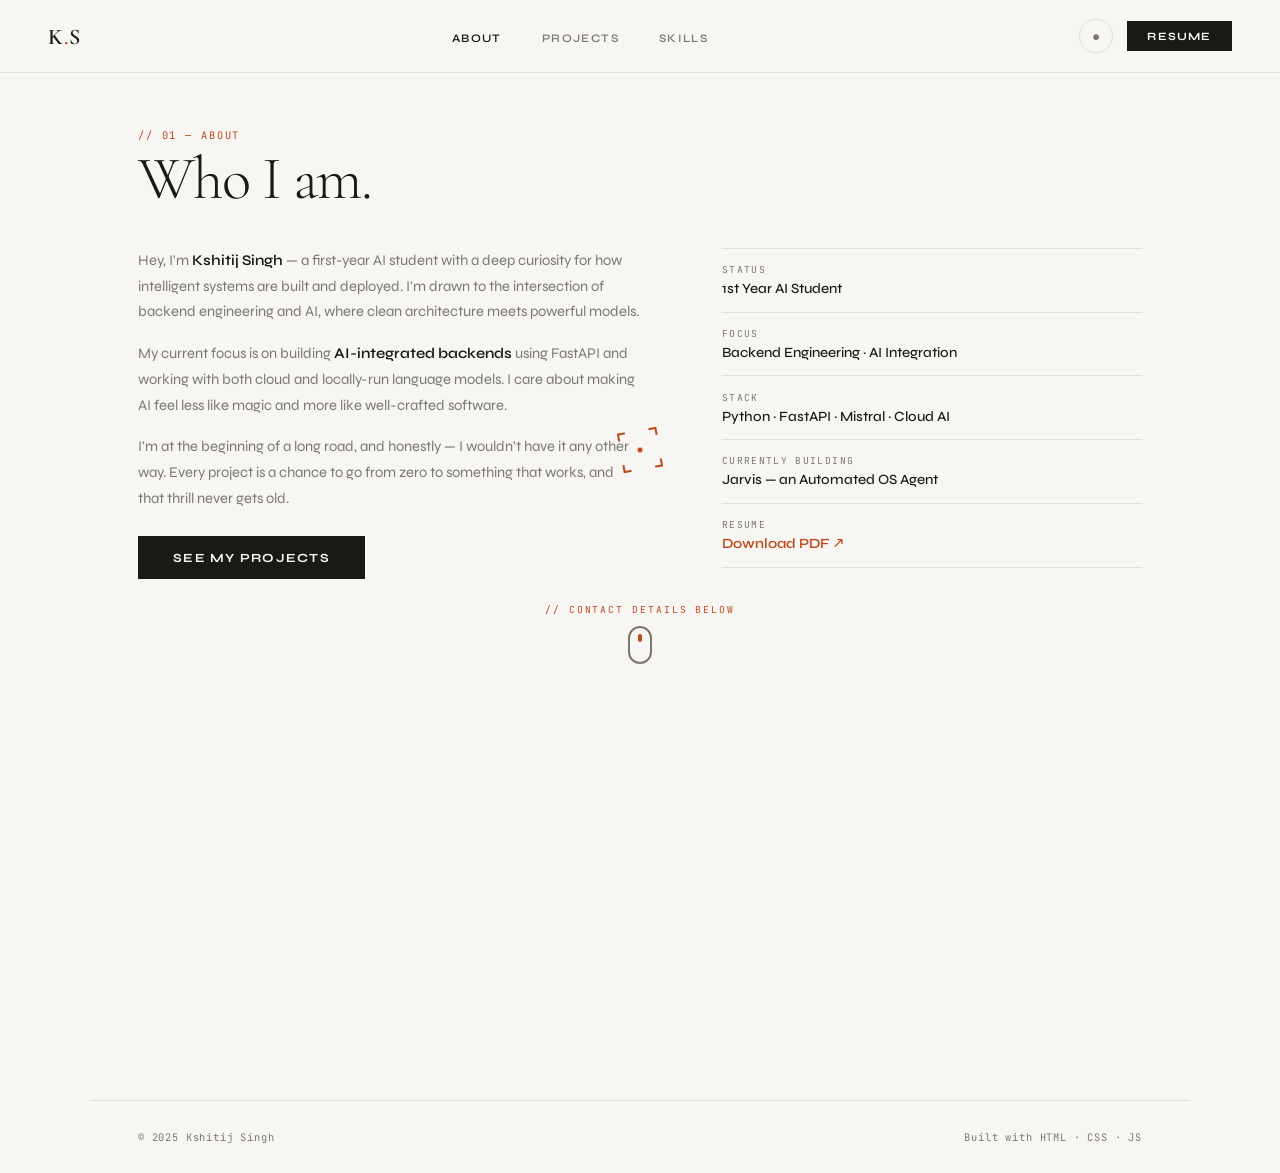
==== commit 0ef61e2c: "Update LinkedIn URL in about.html" ====
--- a/about.html
+++ b/about.html
@@ -135,7 +135,7 @@
             <div class="flash-card-text">
               <p class="flash-card-platform">LinkedIn</p>
               <p class="flash-card-name">Kshitij Singh</p>
-              <p class="flash-card-url">linkedin.com/in/kshitij-singh</p>
+              <p class="flash-card-url">https://www.linkedin.com/in/kshitij-singh-5575a6385/</p>
             </div>
             <span class="flash-card-arrow">↗</span>
           </a>
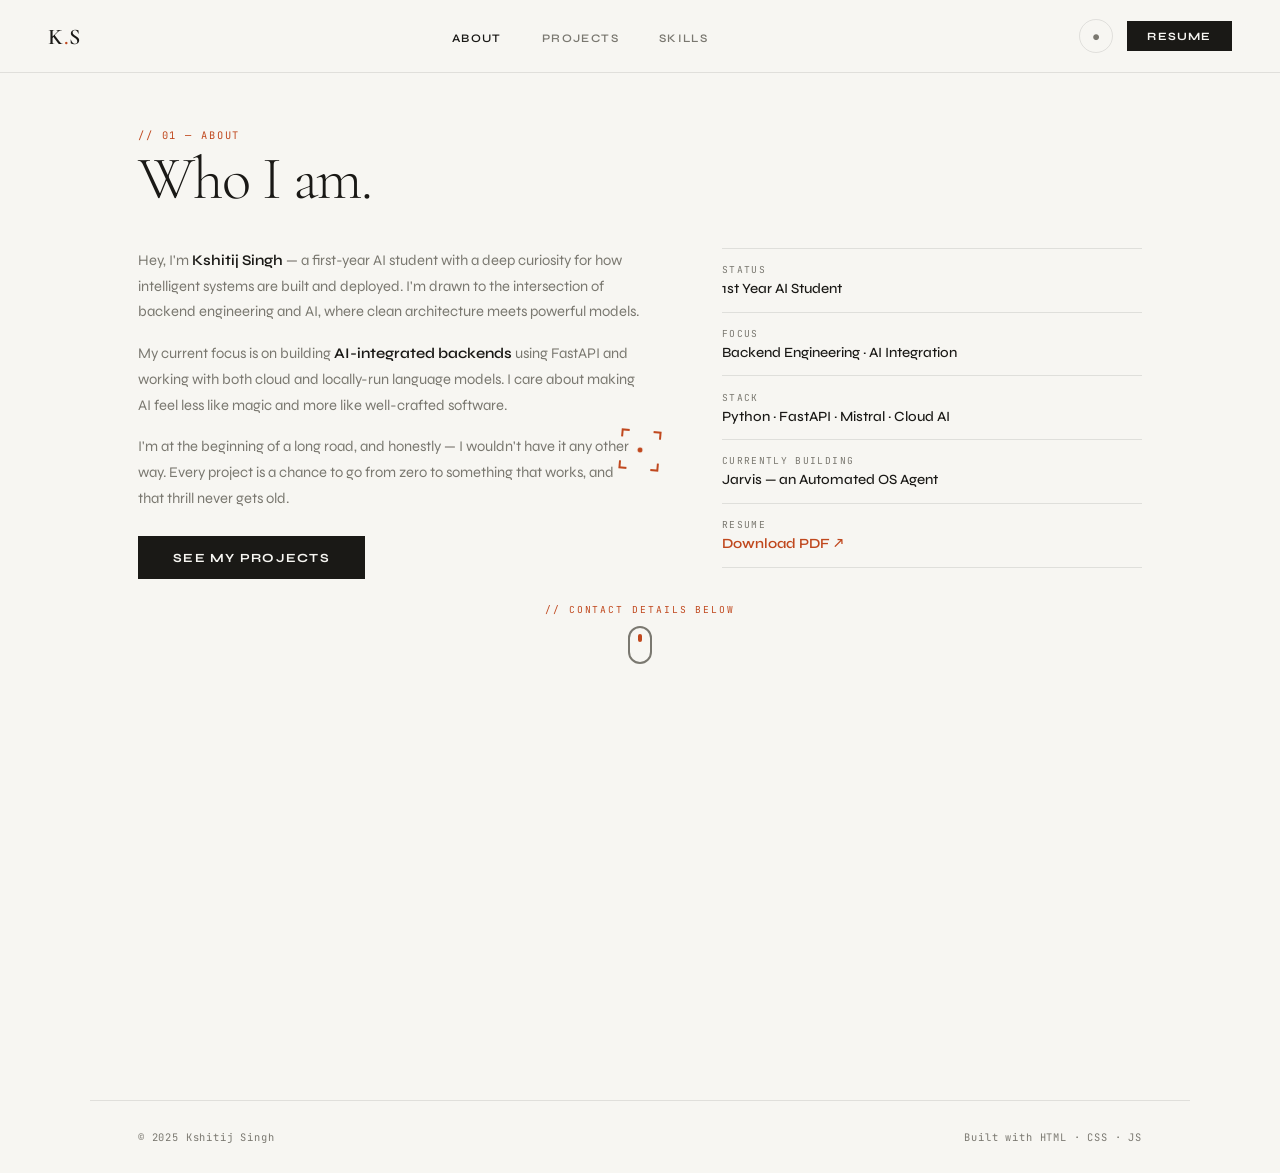
==== commit d2eea486: "Update about.html" ====
--- a/about.html
+++ b/about.html
@@ -126,7 +126,7 @@
         </div>
 
         <div class="scroll-stack-card flash-card flash-card--linkedin cursor-target">
-          <a href="https://linkedin.com/in/kshitij-singh" target="_blank" rel="noopener" class="flash-card-link">
+          <a href="https://www.linkedin.com/in/kshitij-singh-5575a6385/" target="_blank" rel="noopener" class="flash-card-link">
             <div class="flash-card-icon">
               <svg viewBox="0 0 24 24" fill="currentColor">
                 <path d="M20.447 20.452h-3.554v-5.569c0-1.328-.027-3.037-1.852-3.037-1.853 0-2.136 1.445-2.136 2.939v5.667H9.351V9h3.414v1.561h.046c.477-.9 1.637-1.85 3.37-1.85 3.601 0 4.267 2.37 4.267 5.455v6.286zM5.337 7.433a2.062 2.062 0 01-2.063-2.065 2.064 2.064 0 112.063 2.065zm1.782 13.019H3.555V9h3.564v11.452zM22.225 0H1.771C.792 0 0 .774 0 1.729v20.542C0 23.227.792 24 1.771 24h20.451C23.2 24 24 23.227 24 22.271V1.729C24 .774 23.2 0 22.222 0h.003z"/>
